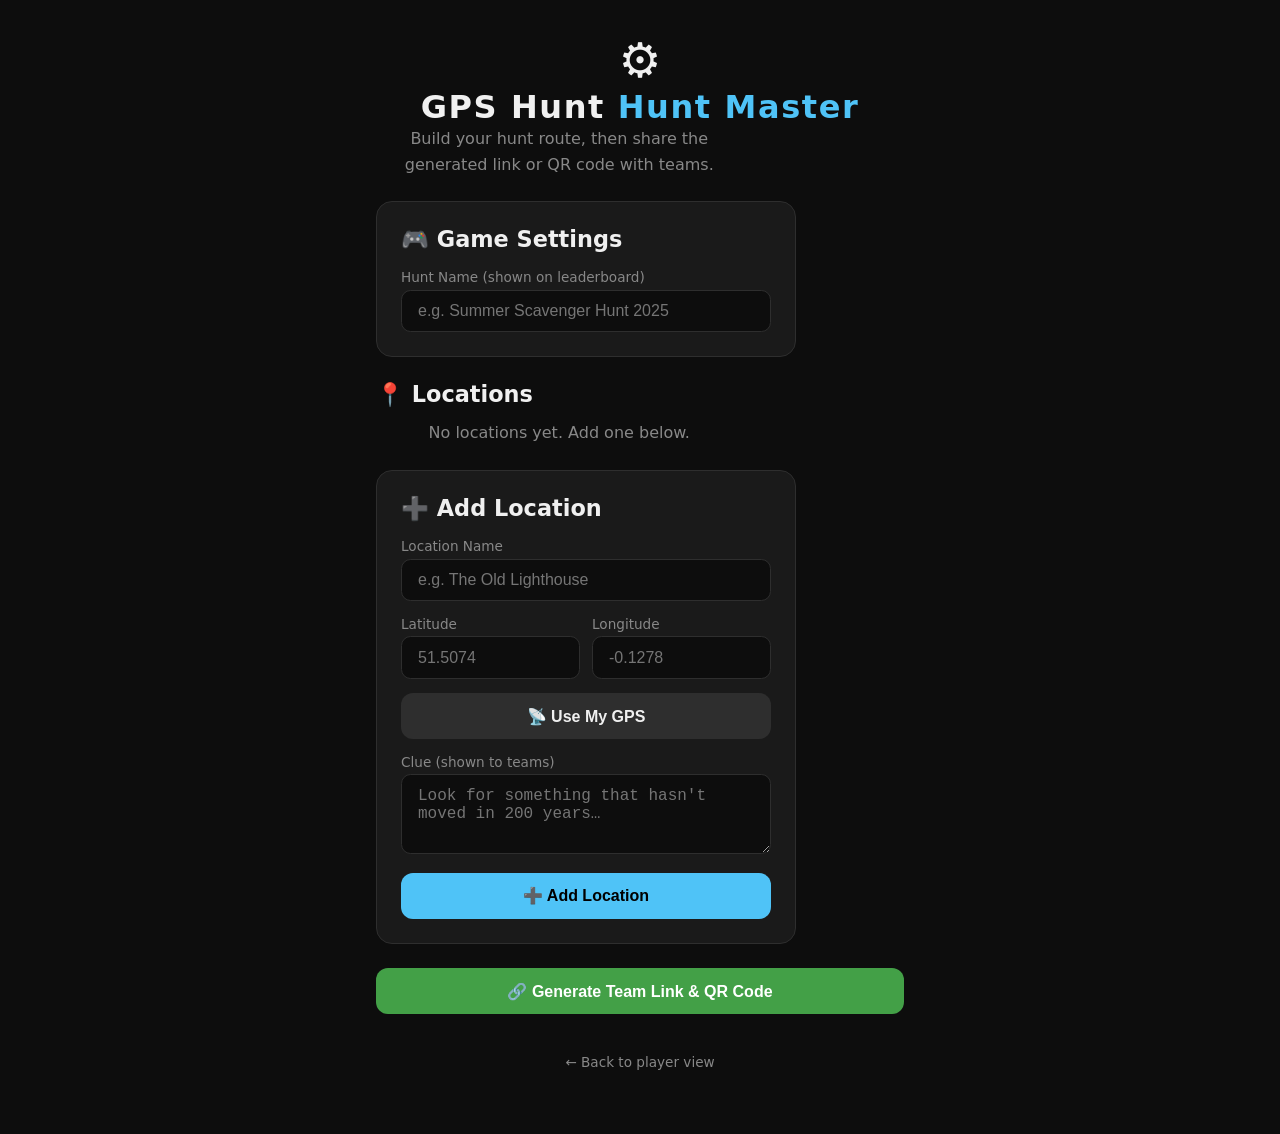
==== admin.html @ cfce0e2e "fix admin init call" ====
<!DOCTYPE html>
<html lang="en">
<head>
  <meta charset="UTF-8" />
  <meta name="viewport" content="width=device-width, initial-scale=1.0" />
  <title>GPS Hunt — Hunt Master</title>
  <link rel="stylesheet" href="style.css" />
  <style>
	body { background: var(--bg); overflow-y: auto; }
	h1 span { color: var(--accent); }
  </style>
</head>
<body>

<div class="admin-wrap">

  <!-- Header -->
  <div style="text-align:center">
	<div style="font-size:3rem">⚙️</div>
	<h1>GPS Hunt <span>Hunt Master</span></h1>
	<p>Build your hunt route, then share the generated link or QR code with teams.</p>
  </div>

  <!-- ── Game settings ──────────────────────────────────────────────── -->
  <div class="card">
	<h2 style="margin-bottom:1rem">🎮 Game Settings</h2>
	<div class="form-group">
	  <div>
		<label for="inp-game-title">Hunt Name (shown on leaderboard)</label>
		<input type="text" id="inp-game-title" placeholder="e.g. Summer Scavenger Hunt 2025" maxlength="60" />
	  </div>
	</div>
  </div>

  <!-- ── Location list ──────────────────────────────────────────────── -->
  <div>
	<h2 style="margin-bottom:.75rem">📍 Locations</h2>
	<div id="location-list"></div>
  </div>

  <!-- ── Add location form ──────────────────────────────────────────── -->
  <div class="card">
	<h2 style="margin-bottom:1rem">➕ Add Location</h2>
	<div class="form-group">

	  <div>
		<label for="inp-name">Location Name</label>
		<input type="text" id="inp-name" placeholder="e.g. The Old Lighthouse" maxlength="60" />
	  </div>

	  <div class="row">
		<div>
		  <label for="inp-lat">Latitude</label>
		  <input type="number" id="inp-lat" placeholder="51.5074" step="any" min="-90" max="90" />
		</div>
		<div>
		  <label for="inp-lng">Longitude</label>
		  <input type="number" id="inp-lng" placeholder="-0.1278" step="any" min="-180" max="180" />
		</div>
	  </div>

	  <button class="btn-secondary" id="gps-btn" style="max-width:unset">📡 Use My GPS</button>

	  <div>
		<label for="inp-clue">Clue (shown to teams)</label>
		<textarea id="inp-clue" placeholder="Look for something that hasn't moved in 200 years…"></textarea>
	  </div>

	  <button class="btn-primary" id="add-btn" style="max-width:unset">➕ Add Location</button>
	</div>
  </div>

  <!-- ── Generate ───────────────────────────────────────────────────── -->
  <button class="btn-success" id="generate-btn" style="max-width:unset;width:100%">🔗 Generate Team Link & QR Code</button>

  <!-- ── Output ─────────────────────────────────────────────────────── -->
  <div id="output-box">

	<!-- Team link -->
	<h2>📱 Team Link</h2>
	<p style="max-width:unset;font-size:.85rem">Share this with all teams. Everyone uses the same link.</p>

	<div>
	  <label>Game URL (tap to select all)</label>
	  <input type="text" id="game-url" readonly onclick="this.select()" />
	</div>

	<button class="btn-secondary" id="copy-btn" style="max-width:unset;width:100%">📋 Copy Link</button>

	<div style="text-align:center">
	  <p style="margin-bottom:.75rem">Or scan to open on a phone:</p>
	  <img id="qr-img" src="" alt="QR code" style="width:200px;height:200px;border-radius:.75rem;background:white;padding:8px" />
	</div>

	<!-- Leaderboard section — shown only when Firebase is configured -->
	<div id="lb-section" class="hidden" style="display:flex;flex-direction:column;gap:1rem;border-top:1px solid var(--border);padding-top:1.5rem;margin-top:.5rem">
	  <h2>🏆 Leaderboard Link</h2>
	  <p style="max-width:unset;font-size:.85rem">
		Open this on a big screen, TV, or the Hunt Master's phone to watch teams in real-time.
	  </p>
	  <div>
		<label>Leaderboard URL (tap to select all)</label>
		<input type="text" id="lb-url" readonly onclick="this.select()" />
	  </div>
	  <button class="btn-secondary" id="copy-lb-btn" style="max-width:unset;width:100%">📋 Copy Leaderboard Link</button>
	  <div style="text-align:center">
		<p style="margin-bottom:.75rem">Or scan:</p>
		<img id="lb-qr-img" src="" alt="Leaderboard QR" style="width:180px;height:180px;border-radius:.75rem;background:white;padding:8px" />
	  </div>
	</div>

	<p style="font-size:.8rem;color:var(--muted)">
	  ⚠️ Regenerate the link any time you add, remove or reorder locations.
	</p>
  </div>

  <!-- Back link -->
  <a href="index.html"
	 style="display:block;text-align:center;color:var(--muted);font-size:.85rem;text-decoration:none;margin-top:1rem">
	← Back to player view
  </a>

</div>

<!-- Firebase SDK (compat v9) — only needed for leaderboard link generation -->
<script>
  function loadScript(src) {
    return new Promise(resolve => {
      const s = document.createElement('script');
      s.src = src; s.onload = resolve; s.onerror = resolve;
      document.head.appendChild(s);
    });
  }
  loadScript('https://www.gstatic.com/firebasejs/9.23.0/firebase-app-compat.js')
    .then(() => loadScript('https://www.gstatic.com/firebasejs/9.23.0/firebase-database-compat.js'))
    .then(() => loadScript('config.js'))
    .then(() => loadScript('admin.js'))
    .then(() => Admin.init()); // DOMContentLoaded already fired — call init directly
</script>
</body>
</html>
---- style.css ----
/* ── GPS Hunt — Shared Styles ──────────────────────────────────────── */
:root {
  --bg: #0d0d0d;
  --surface: #1a1a1a;
  --border: #2e2e2e;
  --text: #f0f0f0;
  --muted: #888;
  --accent: #4fc3f7;

  /* temperature states */
  --freezing: #1565c0;
  --cold:     #42a5f5;
  --cool:     #80deea;
  --warm:     #ffb300;
  --hot:      #ef5350;
  --burning:  #ff1744;
}

*, *::before, *::after { box-sizing: border-box; margin: 0; padding: 0; }

html, body {
  height: 100%;
  font-family: 'Segoe UI', system-ui, sans-serif;
  background: var(--bg);
  color: var(--text);
  font-size: 16px;
  -webkit-tap-highlight-color: transparent;
}

/* ── Layout ─────────────────────────────────────────────────────────── */
.screen {
  display: none;
  flex-direction: column;
  align-items: center;
  justify-content: center;
  min-height: 100dvh;
  padding: 1.5rem 1rem;
  gap: 1.25rem;
  text-align: center;
}
.screen.active { display: flex; }

/* ── Typography ─────────────────────────────────────────────────────── */
h1 { font-size: 2rem; letter-spacing: .05em; }
h2 { font-size: 1.4rem; }
h3 { font-size: 1.1rem; color: var(--muted); font-weight: 500; }
p  { line-height: 1.6; max-width: 36ch; color: var(--muted); }

/* ── Cards ──────────────────────────────────────────────────────────── */
.card {
  background: var(--surface);
  border: 1px solid var(--border);
  border-radius: 1rem;
  padding: 1.5rem;
  width: 100%;
  max-width: 420px;
}

/* ── Buttons ────────────────────────────────────────────────────────── */
button, .btn {
  display: inline-flex;
  align-items: center;
  justify-content: center;
  gap: .5rem;
  border: none;
  border-radius: .75rem;
  padding: .85rem 2rem;
  font-size: 1rem;
  font-weight: 600;
  cursor: pointer;
  transition: opacity .15s, transform .1s;
  width: 100%;
  max-width: 340px;
}
button:active { transform: scale(.97); opacity: .85; }

.btn-primary   { background: var(--accent); color: #000; }
.btn-success   { background: #43a047; color: #fff; }
.btn-danger    { background: var(--hot); color: #fff; }
.btn-secondary { background: var(--border); color: var(--text); }

/* ── Forms ──────────────────────────────────────────────────────────── */
label { display: block; text-align: left; font-size: .85rem; color: var(--muted); margin-bottom: .3rem; }

input[type="text"],
input[type="number"],
textarea {
  width: 100%;
  background: var(--bg);
  border: 1px solid var(--border);
  border-radius: .6rem;
  padding: .7rem 1rem;
  color: var(--text);
  font-size: 1rem;
  outline: none;
  transition: border-color .2s;
}
input:focus, textarea:focus { border-color: var(--accent); }
textarea { resize: vertical; min-height: 80px; }

.form-group { display: flex; flex-direction: column; gap: .9rem; }

/* ── Temperature Indicator ──────────────────────────────────────────── */
#temp-ring {
  width: 200px;
  height: 200px;
  border-radius: 50%;
  border: 8px solid var(--border);
  display: flex;
  flex-direction: column;
  align-items: center;
  justify-content: center;
  position: relative;
  transition: border-color .6s, box-shadow .6s;
  flex-shrink: 0;
}

#temp-label {
  font-size: 1.6rem;
  font-weight: 800;
  letter-spacing: .06em;
  text-shadow: 0 0 20px currentColor;
}

#distance-label {
  font-size: .85rem;
  color: var(--muted);
  margin-top: .25rem;
}

/* temperature colour classes */
.temp-freezing { border-color: var(--freezing) !important; box-shadow: 0 0 30px var(--freezing); color: var(--freezing); }
.temp-cold     { border-color: var(--cold)     !important; box-shadow: 0 0 30px var(--cold);     color: var(--cold);     }
.temp-cool     { border-color: var(--cool)     !important; box-shadow: 0 0 30px var(--cool);     color: var(--cool);     }
.temp-warm     { border-color: var(--warm)     !important; box-shadow: 0 0 30px var(--warm);     color: var(--warm);     }
.temp-hot      { border-color: var(--hot)      !important; box-shadow: 0 0 30px var(--hot);      color: var(--hot);      }
.temp-burning  { border-color: var(--burning)  !important; box-shadow: 0 0 35px var(--burning);  color: var(--burning);  animation: pulse 1s infinite; }

@keyframes pulse {
  0%, 100% { box-shadow: 0 0 35px var(--burning); }
  50%       { box-shadow: 0 0 60px var(--burning), 0 0 80px var(--burning); }
}

/* ── Compass Arrow ──────────────────────────────────────────────────── */
#compass-wrap {
  display: flex;
  flex-direction: column;
  align-items: center;
  gap: .5rem;
}

#compass-arrow {
  font-size: 3rem;
  transition: transform .4s ease;
  display: block;
  line-height: 1;
}

/* ── Clue box ───────────────────────────────────────────────────────── */
#clue-box {
  background: var(--surface);
  border: 1px solid var(--border);
  border-radius: .75rem;
  padding: 1rem 1.25rem;
  width: 100%;
  max-width: 420px;
  font-style: italic;
  color: var(--muted);
  font-size: .95rem;
  line-height: 1.5;
}

/* ── Progress dots ──────────────────────────────────────────────────── */
#progress-dots {
  display: flex;
  gap: .5rem;
  flex-wrap: wrap;
  justify-content: center;
}
.dot {
  width: 12px; height: 12px;
  border-radius: 50%;
  background: var(--border);
  transition: background .3s;
}
.dot.done    { background: #43a047; }
.dot.current { background: var(--accent); }

/* ── Status pill ────────────────────────────────────────────────────── */
#gps-status {
  font-size: .78rem;
  padding: .3rem .8rem;
  border-radius: 99px;
  background: var(--border);
  color: var(--muted);
}
#gps-status.ok  { background: #1b5e20; color: #a5d6a7; }
#gps-status.err { background: #b71c1c; color: #ef9a9a; }

/* ── Winner banner ──────────────────────────────────────────────────── */
#winner-banner {
  font-size: 1.1rem;
  color: #43a047;
  font-weight: 600;
  min-height: 1.5em;
}

/* ── Admin page ─────────────────────────────────────────────────────── */
.admin-wrap {
  max-width: 560px;
  margin: 0 auto;
  padding: 2rem 1rem 4rem;
  display: flex;
  flex-direction: column;
  gap: 1.5rem;
}

#location-list { display: flex; flex-direction: column; gap: 1rem; }

.loc-item {
  background: var(--surface);
  border: 1px solid var(--border);
  border-radius: .75rem;
  padding: 1rem;
  display: flex;
  justify-content: space-between;
  align-items: flex-start;
  gap: 1rem;
}
.loc-item-info { flex: 1; text-align: left; }
.loc-item-info strong { display: block; margin-bottom: .25rem; }
.loc-item-info small  { color: var(--muted); font-size: .8rem; }

.loc-item-actions { display: flex; gap: .4rem; flex-shrink: 0; }
.loc-item-actions button { max-width: unset; width: auto; padding: .45rem .9rem; font-size: .85rem; }

/* ── Output box ─────────────────────────────────────────────────────── */
#output-box {
  display: none;
  flex-direction: column;
  gap: 1rem;
}
#output-box.visible { display: flex; }

#game-url {
  width: 100%;
  font-size: .75rem;
  word-break: break-all;
  background: var(--bg);
  border: 1px solid var(--border);
  border-radius: .6rem;
  padding: .7rem;
  color: var(--muted);
  user-select: all;
}

#qr-img { border-radius: .75rem; max-width: 200px; margin: 0 auto; display: block; }

/* ── Utility ────────────────────────────────────────────────────────── */
.hidden  { display: none !important; }
.mt-sm   { margin-top: .5rem; }
.row     { display: flex; gap: .75rem; }
.row > * { flex: 1; }

/* ── Scrollbar ──────────────────────────────────────────────────────── */
::-webkit-scrollbar { width: 6px; }
::-webkit-scrollbar-track { background: var(--bg); }
::-webkit-scrollbar-thumb { background: var(--border); border-radius: 3px; }
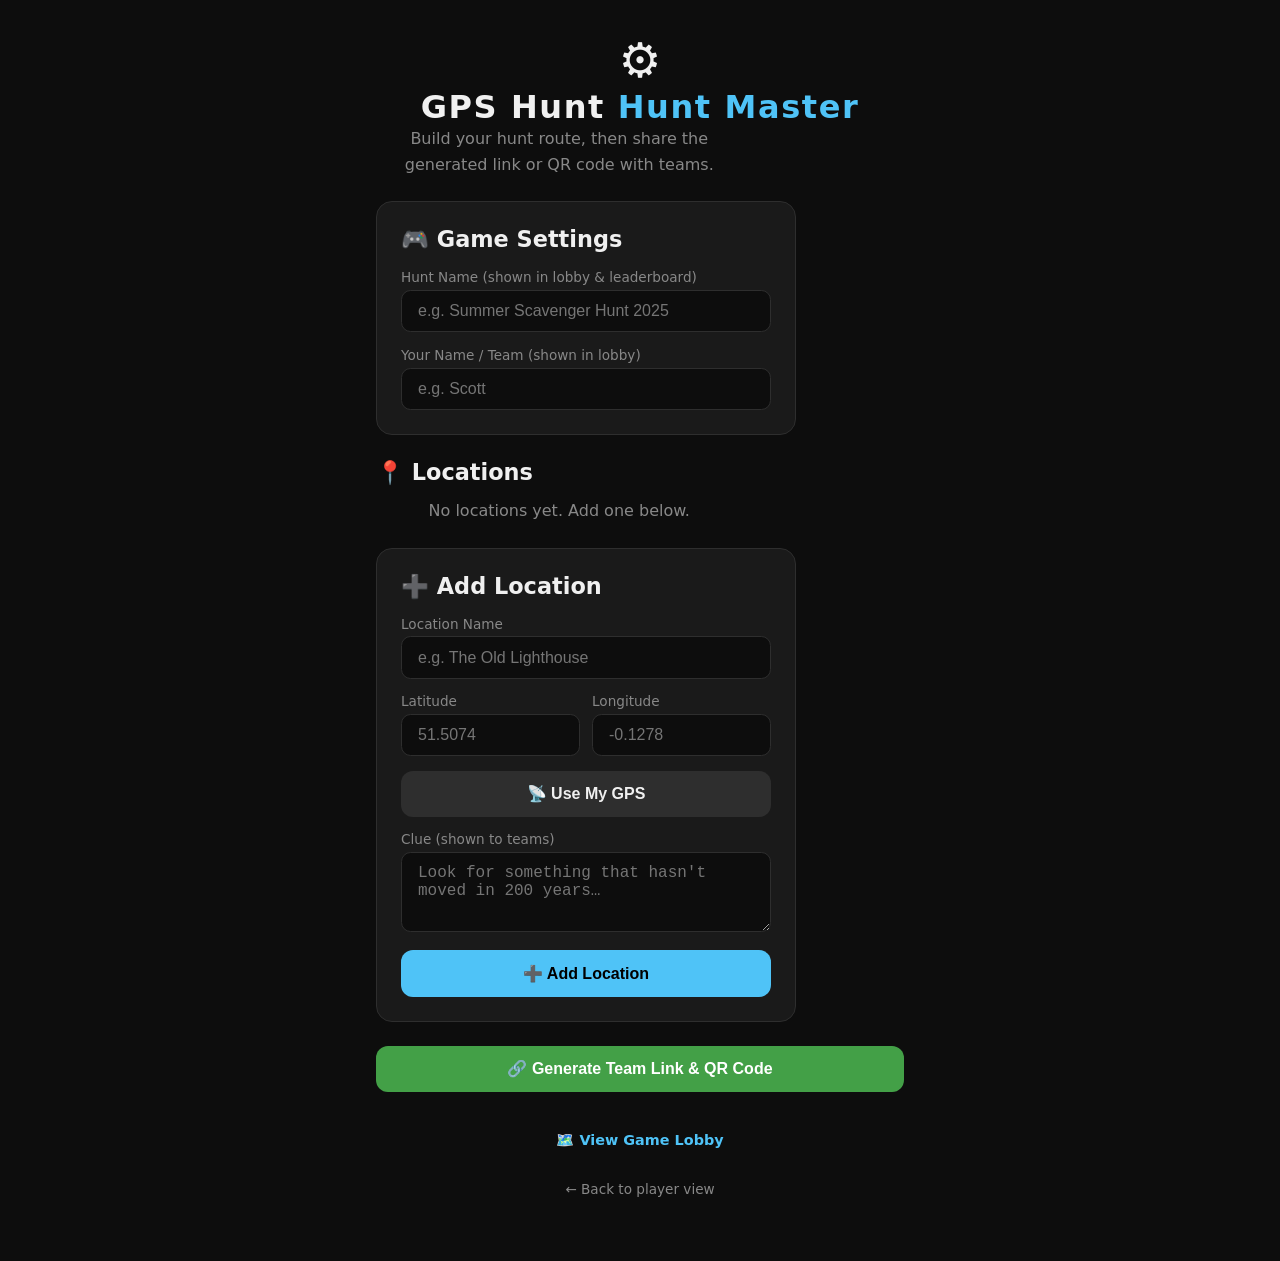
==== commit 44de2649: "major change to add lobby" ====
--- a/admin.html
+++ b/admin.html
@@ -26,8 +26,12 @@
 	<h2 style="margin-bottom:1rem">🎮 Game Settings</h2>
 	<div class="form-group">
 	  <div>
-		<label for="inp-game-title">Hunt Name (shown on leaderboard)</label>
+		<label for="inp-game-title">Hunt Name (shown in lobby &amp; leaderboard)</label>
 		<input type="text" id="inp-game-title" placeholder="e.g. Summer Scavenger Hunt 2025" maxlength="60" />
+	  </div>
+	  <div>
+		<label for="inp-creator-name">Your Name / Team (shown in lobby)</label>
+		<input type="text" id="inp-creator-name" placeholder="e.g. Scott" maxlength="40" />
 	  </div>
 	</div>
   </div>
@@ -115,8 +119,12 @@
   </div>
 
   <!-- Back link -->
+  <a href="lobby.html"
+	 style="display:block;text-align:center;color:var(--accent);font-size:.9rem;font-weight:600;text-decoration:none;margin-top:1rem">
+	🗺️ View Game Lobby
+  </a>
   <a href="index.html"
-	 style="display:block;text-align:center;color:var(--muted);font-size:.85rem;text-decoration:none;margin-top:1rem">
+	 style="display:block;text-align:center;color:var(--muted);font-size:.85rem;text-decoration:none;margin-top:.5rem">
 	← Back to player view
   </a>
 
--- a/style.css
+++ b/style.css
@@ -40,6 +40,13 @@
 }
 .screen.active { display: flex; }
 
+/* Play screen scrolls so leaderboard is reachable below the game controls */
+#screen-play {
+  justify-content: flex-start;
+  padding-top: 1.5rem;
+  padding-bottom: 3rem;
+}
+
 /* ── Typography ─────────────────────────────────────────────────────── */
 h1 { font-size: 2rem; letter-spacing: .05em; }
 h2 { font-size: 1.4rem; }
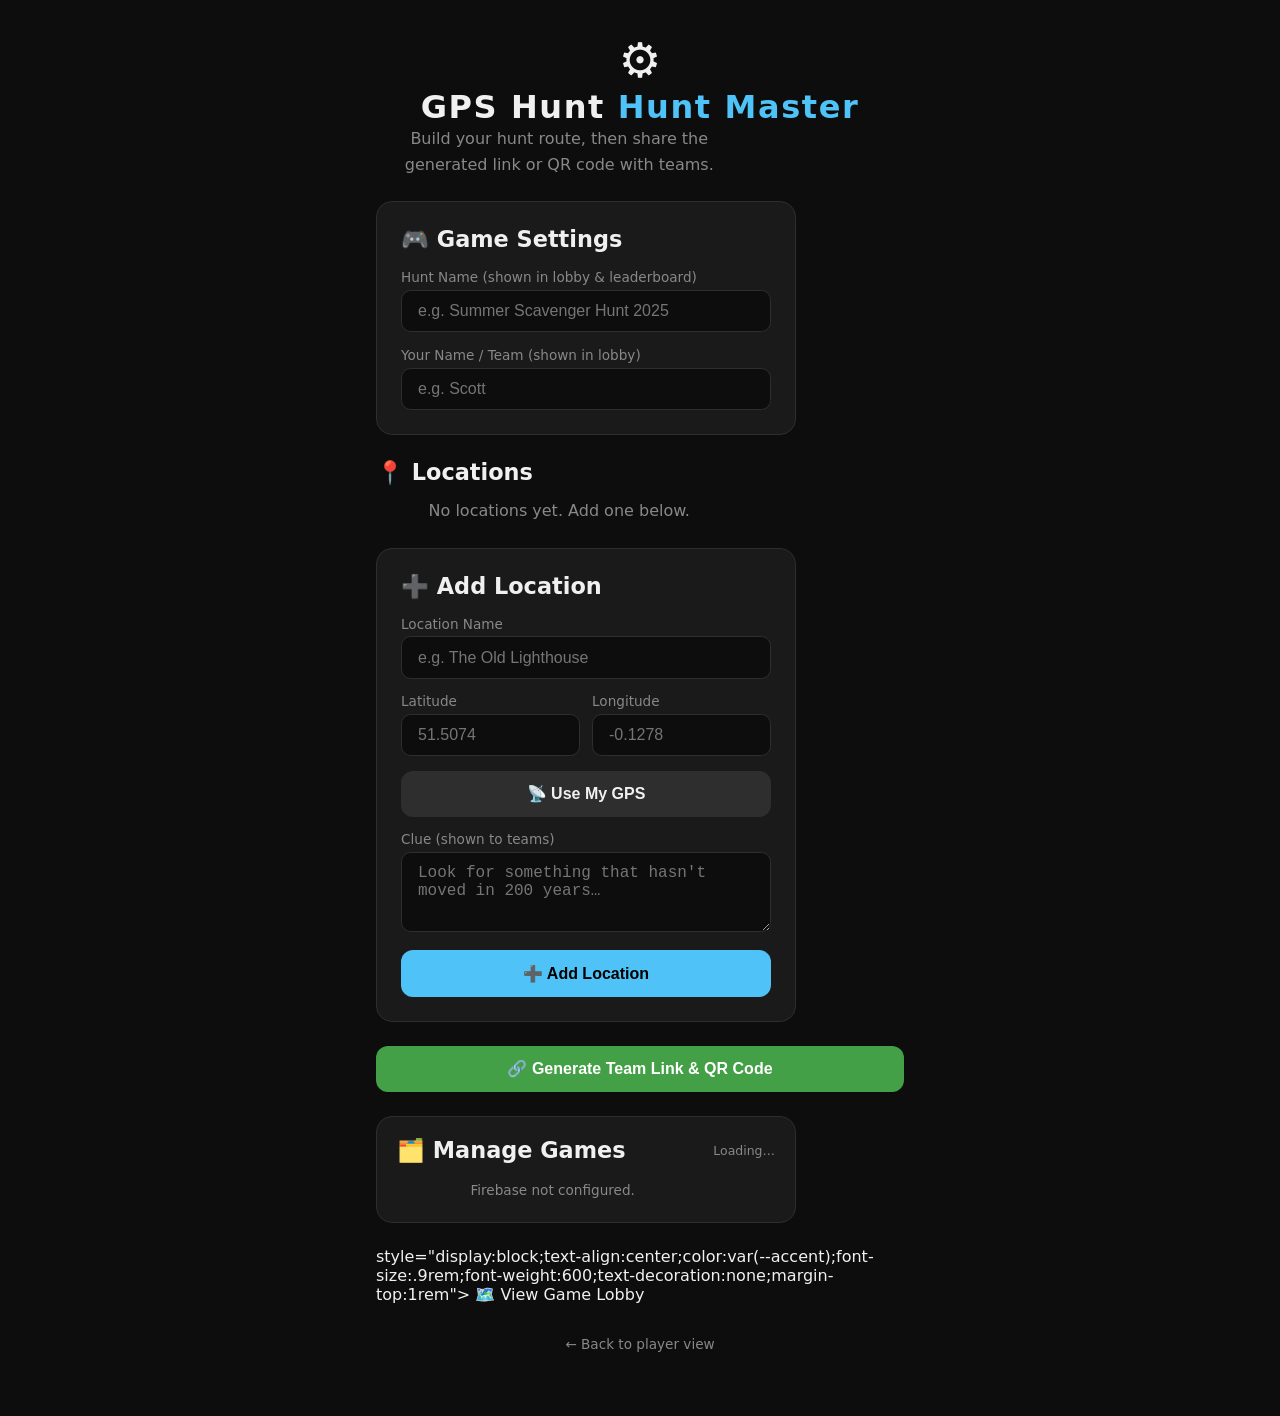
==== commit 5ab7184b: "delete ability to dead games" ====
--- a/admin.html
+++ b/admin.html
@@ -80,6 +80,13 @@
   <!-- ── Output ─────────────────────────────────────────────────────── -->
   <div id="output-box">
 
+	<!-- Join code — shown prominently at the top of output -->
+	<div id="join-code-box" style="display:none;flex-direction:column;align-items:center;gap:.75rem;background:var(--surface);border:2px solid var(--accent);border-radius:1rem;padding:1.5rem;text-align:center">
+	  <div style="font-size:.9rem;color:var(--muted);font-weight:600;letter-spacing:.05em;text-transform:uppercase">🔑 Join Code — share this with your players</div>
+	  <div id="join-code-display" style="font-size:3rem;font-weight:900;letter-spacing:.3em;color:var(--accent);font-family:monospace"></div>
+	  <div style="font-size:.8rem;color:var(--muted)">Players will be asked for this code when joining from the lobby.</div>
+	</div>
+
 	<!-- Team link -->
 	<h2>📱 Team Link</h2>
 	<p style="max-width:unset;font-size:.85rem">Share this with all teams. Everyone uses the same link.</p>
@@ -118,8 +125,18 @@
 	</p>
   </div>
 
-  <!-- Back link -->
-  <a href="lobby.html"
+  <!-- ── Manage Games ───────────────────────────────────────────────── -->
+  <div class="card" style="padding:1.25rem">
+    <div style="display:flex;align-items:center;justify-content:space-between;margin-bottom:1rem;gap:.75rem;flex-wrap:wrap">
+      <h2 style="margin:0">🗂️ Manage Games</h2>
+      <span id="manage-status" style="font-size:.78rem;color:var(--muted)">Loading…</span>
+    </div>
+    <div id="manage-game-list" style="display:flex;flex-direction:column;gap:.75rem">
+      <p style="color:var(--muted);text-align:center;font-size:.85rem">Connecting to Firebase…</p>
+    </div>
+  </div>
+
+  <!-- Back links -->
 	 style="display:block;text-align:center;color:var(--accent);font-size:.9rem;font-weight:600;text-decoration:none;margin-top:1rem">
 	🗺️ View Game Lobby
   </a>
@@ -142,6 +159,7 @@
   loadScript('https://www.gstatic.com/firebasejs/9.23.0/firebase-app-compat.js')
     .then(() => loadScript('https://www.gstatic.com/firebasejs/9.23.0/firebase-database-compat.js'))
     .then(() => loadScript('config.js'))
+    .then(() => loadScript('firebase.js'))
     .then(() => loadScript('admin.js'))
     .then(() => Admin.init()); // DOMContentLoaded already fired — call init directly
 </script>
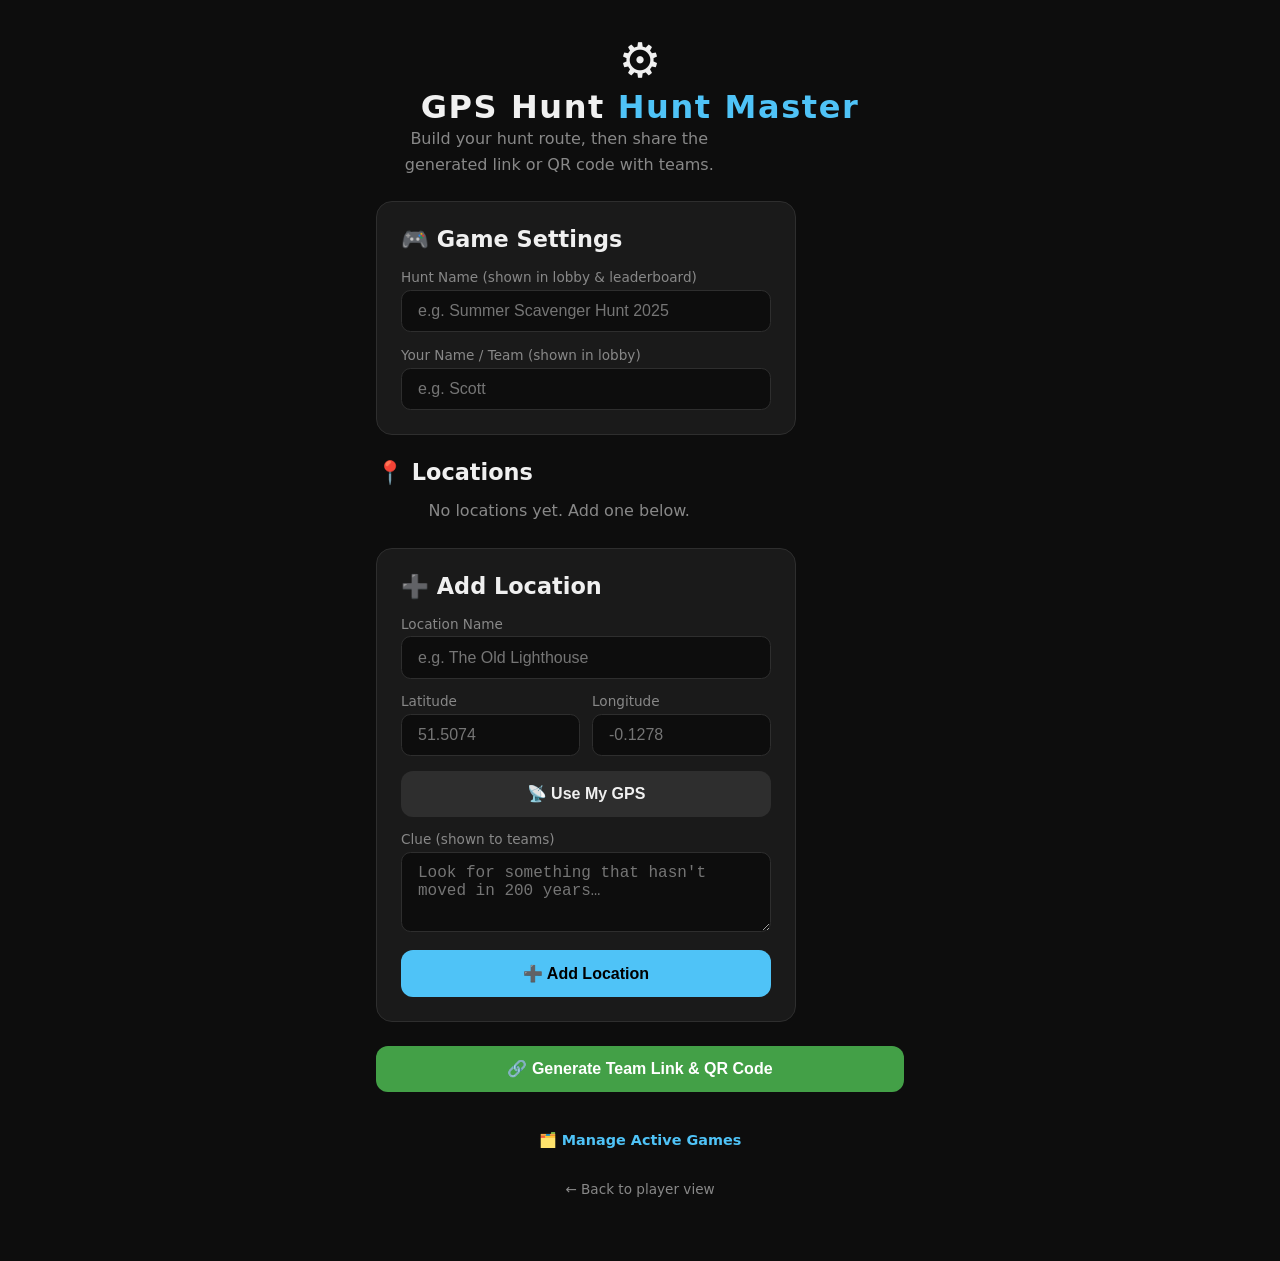
==== commit 03ea1bb0: "setting up management page" ====
--- a/admin.html
+++ b/admin.html
@@ -125,22 +125,12 @@
 	</p>
   </div>
 
-  <!-- ── Manage Games ───────────────────────────────────────────────── -->
-  <div class="card" style="padding:1.25rem">
-    <div style="display:flex;align-items:center;justify-content:space-between;margin-bottom:1rem;gap:.75rem;flex-wrap:wrap">
-      <h2 style="margin:0">🗂️ Manage Games</h2>
-      <span id="manage-status" style="font-size:.78rem;color:var(--muted)">Loading…</span>
-    </div>
-    <div id="manage-game-list" style="display:flex;flex-direction:column;gap:.75rem">
-      <p style="color:var(--muted);text-align:center;font-size:.85rem">Connecting to Firebase…</p>
-    </div>
-  </div>
-
   <!-- Back links -->
+  <a href="manage.html"
 	 style="display:block;text-align:center;color:var(--accent);font-size:.9rem;font-weight:600;text-decoration:none;margin-top:1rem">
-	🗺️ View Game Lobby
+	🗂️ Manage Active Games
   </a>
-  <a href="index.html"
+  <a href="lobby.html"
 	 style="display:block;text-align:center;color:var(--muted);font-size:.85rem;text-decoration:none;margin-top:.5rem">
 	← Back to player view
   </a>
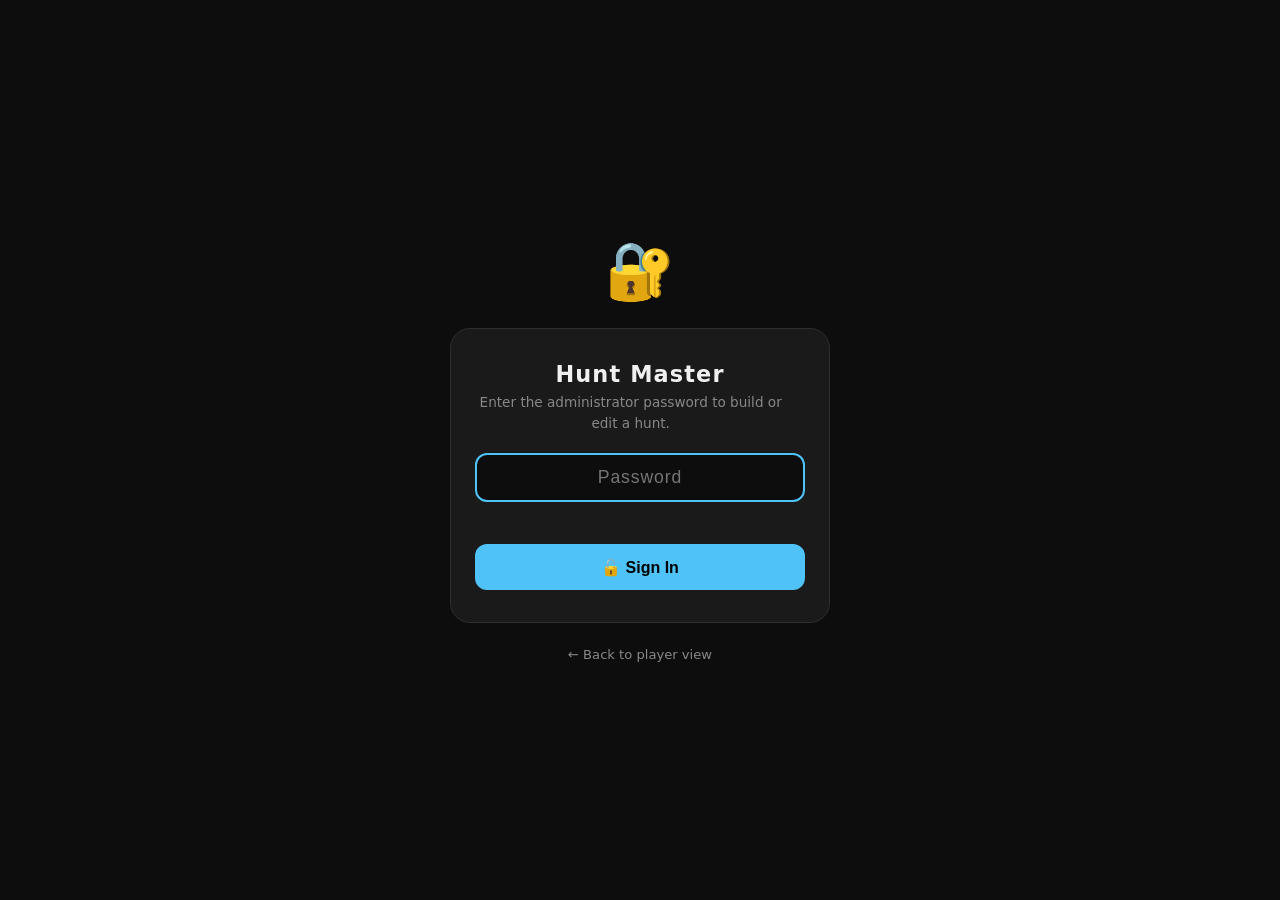
==== commit de97ea52: "Adding edit page and upload ability" ====
--- a/admin.html
+++ b/admin.html
@@ -8,10 +8,75 @@
   <style>
 	body { background: var(--bg); overflow-y: auto; }
 	h1 span { color: var(--accent); }
+
+	/* ── Login screen ────────────────────────────────────────────── */
+	#screen-login {
+	  min-height: 100dvh;
+	  display: flex;
+	  flex-direction: column;
+	  align-items: center;
+	  justify-content: center;
+	  gap: 1.5rem;
+	  padding: 2rem 1rem;
+	  text-align: center;
+	}
+	#screen-login .login-card {
+	  background: var(--surface);
+	  border: 1px solid var(--border);
+	  border-radius: 1.25rem;
+	  padding: 2rem 1.5rem;
+	  width: 100%;
+	  max-width: 380px;
+	  display: flex;
+	  flex-direction: column;
+	  gap: 1.1rem;
+	}
+	#admin-pw-input {
+	  text-align: center;
+	  font-size: 1.1rem;
+	  letter-spacing: .05em;
+	  padding: .75rem;
+	  border-radius: .75rem;
+	  border: 2px solid var(--border);
+	  background: var(--bg);
+	  color: var(--text);
+	  width: 100%;
+	  outline: none;
+	  transition: border-color .2s;
+	}
+	#admin-pw-input:focus { border-color: var(--accent); }
+
+	/* ── Admin screen ────────────────────────────────────────────── */
+	#screen-admin { display: none; }
   </style>
 </head>
 <body>
 
+<!-- ── Login Screen ──────────────────────────────────────────────── -->
+<div id="screen-login">
+  <div style="font-size:3.5rem">🔐</div>
+  <div class="login-card">
+	<div>
+	  <h1 style="font-size:1.4rem;margin-bottom:.3rem">Hunt Master</h1>
+	  <p style="font-size:.85rem;color:var(--muted)">Enter the administrator password to build or edit a hunt.</p>
+	</div>
+	<form id="admin-pw-form" style="display:flex;flex-direction:column;gap:.85rem" onsubmit="return false">
+	  <input
+		id="admin-pw-input"
+		type="password"
+		placeholder="Password"
+		autocomplete="current-password"
+		autocorrect="off"
+		spellcheck="false" />
+	  <p id="admin-pw-error" style="color:#ef5350;font-size:.85rem;min-height:1.1em;text-align:center"></p>
+	  <button type="submit" class="btn-primary" style="max-width:unset;width:100%">🔓 Sign In</button>
+	</form>
+  </div>
+  <a href="lobby.html" style="color:var(--muted);font-size:.82rem;text-decoration:none">← Back to player view</a>
+</div>
+
+<!-- ── Admin Screen ───────────────────────────────────────────────── -->
+<div id="screen-admin">
 <div class="admin-wrap">
 
   <!-- Header -->
@@ -38,7 +103,14 @@
 
   <!-- ── Location list ──────────────────────────────────────────────── -->
   <div>
-	<h2 style="margin-bottom:.75rem">📍 Locations</h2>
+	<div style="display:flex;align-items:center;justify-content:space-between;flex-wrap:wrap;gap:.6rem;margin-bottom:.75rem">
+	  <h2 style="margin:0">📍 Locations</h2>
+	  <button class="btn-secondary" id="import-btn" style="font-size:.82rem;padding:.45rem .9rem;max-width:unset">📂 Import Locations</button>
+	  <input type="file" id="import-file-input" accept=".csv,.json" style="display:none" />
+	</div>
+	<p style="font-size:.78rem;color:var(--muted);margin-top:-.4rem;margin-bottom:.75rem">
+	  Import a <strong>CSV</strong> (columns: name, lat, lng, clue) or <strong>JSON</strong> file ([{name, lat, lng, clue}, …]) to bulk-add locations.
+	</p>
 	<div id="location-list"></div>
   </div>
 
@@ -74,8 +146,18 @@
 	</div>
   </div>
 
+  <!-- ── Draft edit banner (shown when resuming a draft) ──────────── -->
+  <div id="draft-edit-banner"
+       style="display:none;align-items:center;gap:.75rem;background:#1a237e22;border:1px solid #3949ab;border-radius:.85rem;padding:.9rem 1.1rem;font-size:.88rem;color:var(--text)">
+    <span style="font-size:1.4rem">✏️</span>
+    <span><strong>Editing a draft.</strong> Add or adjust locations, then click <strong>🚀 Publish Game</strong> to make it live.</span>
+  </div>
+
   <!-- ── Generate ───────────────────────────────────────────────────── -->
-  <button class="btn-success" id="generate-btn" style="max-width:unset;width:100%">🔗 Generate Team Link & QR Code</button>
+  <div style="display:flex;gap:.75rem;flex-wrap:wrap">
+    <button class="btn-secondary" id="draft-btn" style="flex:1;min-width:160px">💾 Save as Draft</button>
+    <button class="btn-success"   id="generate-btn" style="flex:2;min-width:200px">🚀 Publish Game &amp; Get Link</button>
+  </div>
 
   <!-- ── Output ─────────────────────────────────────────────────────── -->
   <div id="output-box">
@@ -126,16 +208,23 @@
   </div>
 
   <!-- Back links -->
-  <a href="manage.html"
-	 style="display:block;text-align:center;color:var(--accent);font-size:.9rem;font-weight:600;text-decoration:none;margin-top:1rem">
-	🗂️ Manage Active Games
-  </a>
+  <div style="display:flex;align-items:center;justify-content:space-between;flex-wrap:wrap;gap:.75rem;margin-top:1rem">
+	<a href="manage.html"
+	   style="color:var(--accent);font-size:.9rem;font-weight:600;text-decoration:none">
+	  🗂️ Manage Active Games
+	</a>
+	<button id="admin-logout-btn" class="btn-secondary"
+	  style="font-size:.8rem;padding:.45rem .9rem;border-radius:.6rem;max-width:unset">
+	  🔒 Sign Out
+	</button>
+  </div>
   <a href="lobby.html"
 	 style="display:block;text-align:center;color:var(--muted);font-size:.85rem;text-decoration:none;margin-top:.5rem">
 	← Back to player view
   </a>
 
 </div>
+</div><!-- /screen-admin -->
 
 <!-- Firebase SDK (compat v9) — only needed for leaderboard link generation -->
 <script>
